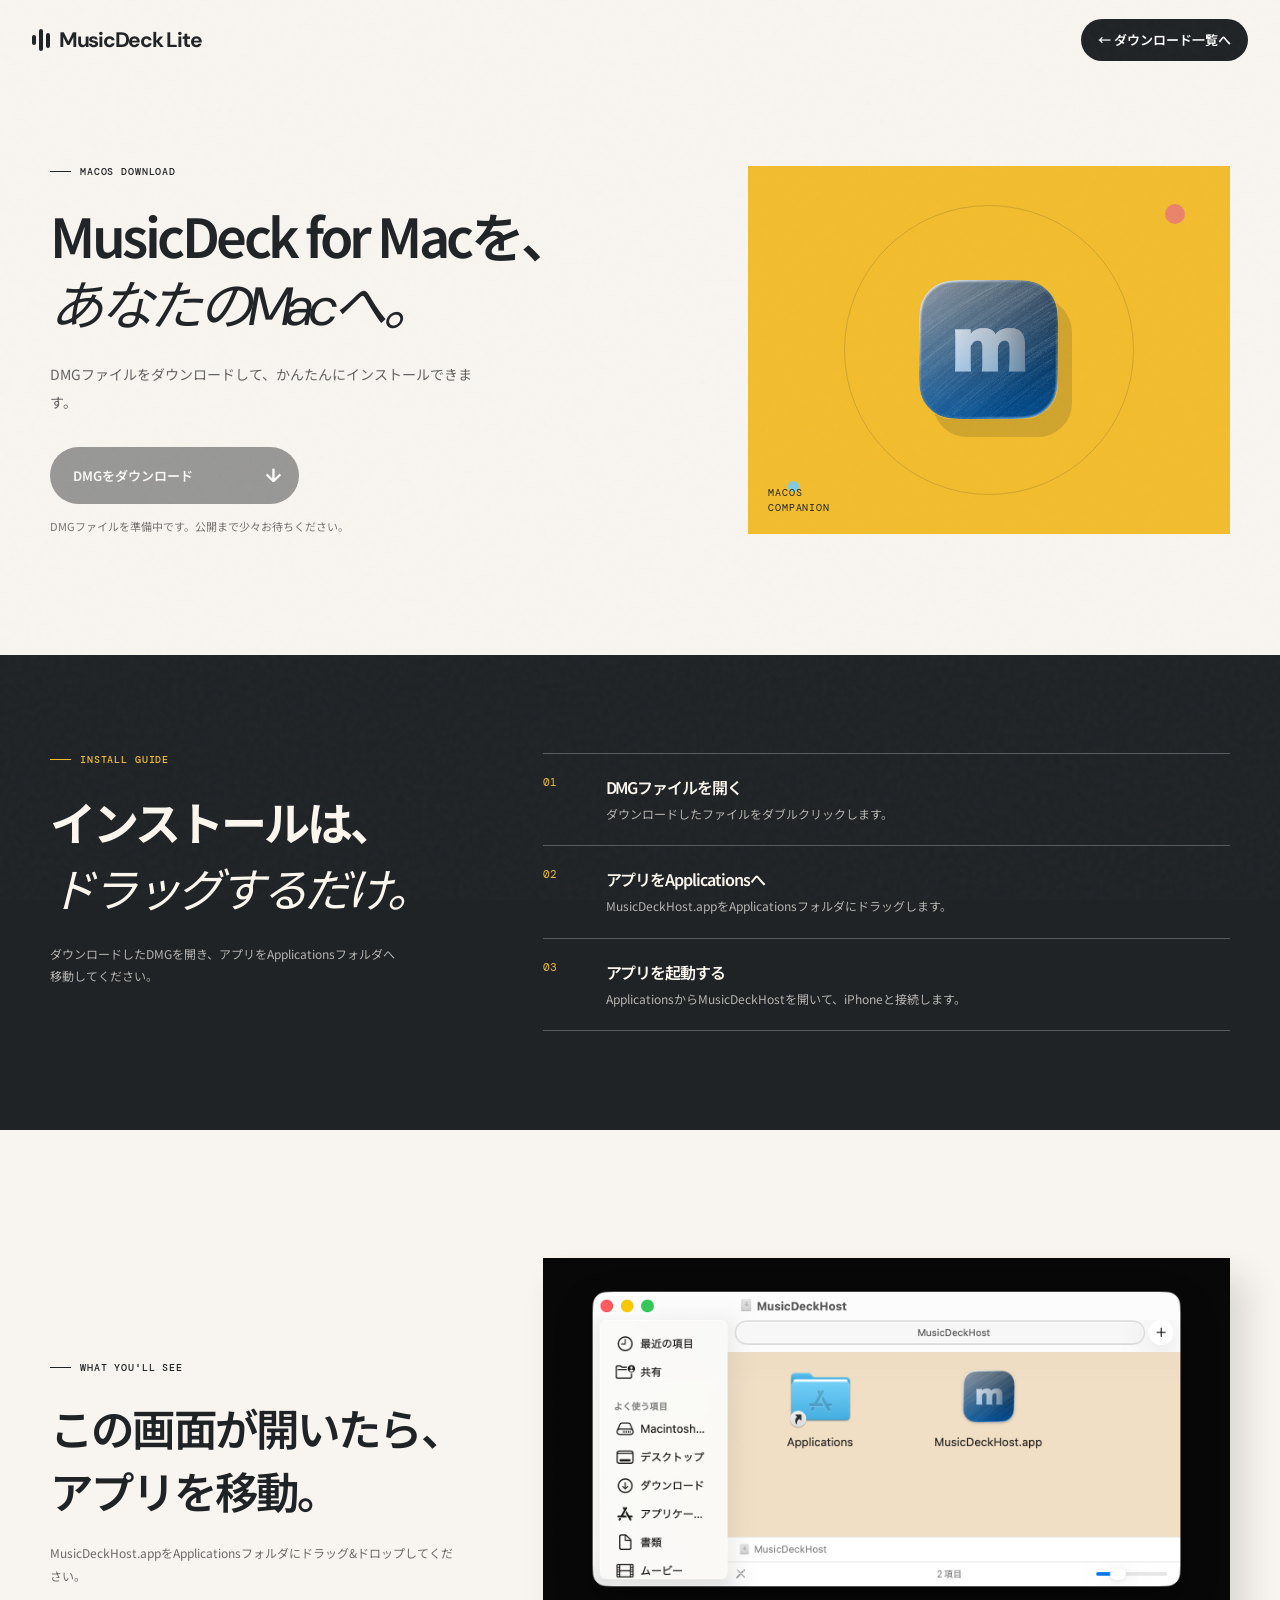
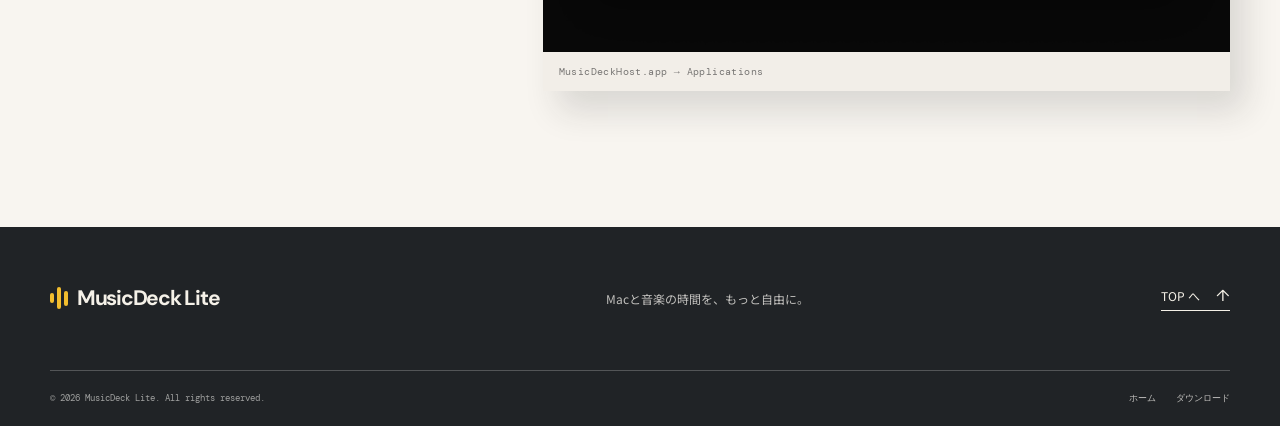
==== mac-download.html @ faf38fe3 "Add macOS download page and DMG file instructions - Created a new README.md in the downloads directo" ====
<!doctype html>
<html lang="ja">
  <head>
    <meta charset="UTF-8" />
    <meta name="viewport" content="width=device-width, initial-scale=1.0" />
    <meta name="description" content="MusicDeck for Mac のDMGファイルをダウンロードして、Macにインストールできます。" />
    <meta name="theme-color" content="#f7f4f0" />
    <title>MusicDeck for Mac をダウンロード | MusicDeck Lite</title>
    <link rel="preconnect" href="https://fonts.googleapis.com" />
    <link rel="preconnect" href="https://fonts.gstatic.com" crossorigin />
    <link href="https://fonts.googleapis.com/css2?family=DM+Mono:wght@400;500&family=DM+Sans:opsz,wght@9..40,400;9..40,500;9..40,600;9..40,700&family=Noto+Sans+JP:wght@400;500;600;700&display=swap" rel="stylesheet" />
    <link rel="stylesheet" href="styles.css" />
  </head>
  <body class="mac-download-page">
    <div class="noise" aria-hidden="true"></div>
    <header class="site-header">
      <a class="brand" href="index.html" aria-label="MusicDeck Lite ホーム">
        <span class="brand-mark" aria-hidden="true"><i></i><i></i><i></i></span>
        <span>MusicDeck Lite</span>
      </a>
      <a class="header-download mac-page-back" href="index.html#download">← ダウンロード一覧へ</a>
    </header>

    <main id="top">
      <section class="mac-download-hero section-wrap">
        <div class="mac-download-copy">
          <p class="eyebrow"><span></span> MACOS DOWNLOAD</p>
          <h1>MusicDeck for Macを、<br /><em>あなたのMacへ。</em></h1>
          <p>DMGファイルをダウンロードして、かんたんにインストールできます。</p>
          <a class="dmg-download-button" href="downloads/MusicDeckHost.dmg" download data-dmg-download aria-disabled="true">
            <span>DMGをダウンロード</span><b>↓</b>
          </a>
          <p class="dmg-status" data-dmg-status aria-live="polite">DMGファイルを確認しています…</p>
        </div>
        <div class="mac-download-art" aria-hidden="true">
          <div class="mac-download-sun"></div>
          <img src="assets/musicdeck-for-mac-icon.png" alt="" />
          <span>MACOS<br />COMPANION</span>
        </div>
      </section>

      <section class="install-guide">
        <div class="section-wrap">
          <div class="install-guide-heading">
            <p class="eyebrow eyebrow-light"><span></span> INSTALL GUIDE</p>
            <h2>インストールは、<br /><em>ドラッグするだけ。</em></h2>
            <p>ダウンロードしたDMGを開き、アプリをApplicationsフォルダへ移動してください。</p>
          </div>
          <ol class="install-steps">
            <li><span>01</span><div><h3>DMGファイルを開く</h3><p>ダウンロードしたファイルをダブルクリックします。</p></div></li>
            <li><span>02</span><div><h3>アプリをApplicationsへ</h3><p>MusicDeckHost.appをApplicationsフォルダにドラッグします。</p></div></li>
            <li><span>03</span><div><h3>アプリを起動する</h3><p>ApplicationsからMusicDeckHostを開いて、iPhoneと接続します。</p></div></li>
          </ol>
        </div>
      </section>

      <section class="dmg-example section-wrap">
        <div class="dmg-example-heading">
          <p class="eyebrow"><span></span> WHAT YOU'LL SEE</p>
          <h2>この画面が開いたら、<br />アプリを移動。</h2>
          <p>MusicDeckHost.appをApplicationsフォルダにドラッグ&amp;ドロップしてください。</p>
        </div>
        <figure>
          <img src="assets/musicdeckhost-dmg-installation.png" alt="MusicDeckHost.appをApplicationsフォルダにドラッグしてインストールするDMG画面の例" />
          <figcaption>MusicDeckHost.app → Applications</figcaption>
        </figure>
      </section>
    </main>

    <footer class="site-footer">
      <div class="footer-top section-wrap">
        <a class="brand brand-light" href="index.html"><span class="brand-mark" aria-hidden="true"><i></i><i></i><i></i></span><span>MusicDeck Lite</span></a>
        <p>Macと音楽の時間を、もっと自由に。</p>
        <a class="back-top" href="#top">TOP へ <span>↑</span></a>
      </div>
      <div class="footer-bottom section-wrap"><p>© <span id="year"></span> MusicDeck Lite. All rights reserved.</p><div><a href="index.html">ホーム</a><a href="index.html#download">ダウンロード</a></div></div>
    </footer>

    <script src="script.js"></script>
  </body>
</html>
---- styles.css ----
:root {
  --ink: #202326;
  --paper: #f8f5f0;
  --yellow: #f2bd2e;
  --blue: #82cce0;
  --coral: #ea846b;
  --cream: #f7e8cf;
  --line: rgba(32, 35, 38, 0.16);
  --sans: "DM Sans", "Noto Sans JP", sans-serif;
  --jp: "Noto Sans JP", "DM Sans", sans-serif;
  --mono: "DM Mono", monospace;
}

* { box-sizing: border-box; }
html { scroll-behavior: smooth; }
body { margin: 0; color: var(--ink); background: var(--paper); font-family: var(--sans); overflow-x: hidden; }
a { color: inherit; text-decoration: none; }
button { font: inherit; }
.noise { pointer-events: none; position: fixed; z-index: 10; inset: 0; opacity: .035; background-image: url("data:image/svg+xml,%3Csvg viewBox='0 0 180 180' xmlns='http://www.w3.org/2000/svg'%3E%3Cfilter id='n'%3E%3CfeTurbulence type='fractalNoise' baseFrequency='.8' numOctaves='4' stitchTiles='stitch'/%3E%3C/filter%3E%3Crect width='100%25' height='100%25' filter='url(%23n)' opacity='.7'/%3E%3C/svg%3E"); }
.section-wrap { width: min(1180px, calc(100% - 64px)); margin-inline: auto; }

.site-header { height: 80px; display: flex; width: min(1280px, calc(100% - 64px)); margin: auto; align-items: center; justify-content: space-between; }
.brand { display: inline-flex; align-items: center; gap: 9px; font-size: 21px; font-weight: 700; letter-spacing: -.06em; }
.brand-mark { height: 23px; display: inline-flex; gap: 3px; align-items: center; }
.brand-mark i { display: block; width: 4px; background: var(--ink); border-radius: 3px; }
.brand-mark i:nth-child(1) { height: 10px; }.brand-mark i:nth-child(2) { height: 22px; }.brand-mark i:nth-child(3) { height: 15px; }
.desktop-nav { display: flex; gap: 34px; margin-left: 118px; font-family: var(--jp); font-size: 13px; font-weight: 500; }
.desktop-nav a { transition: opacity .2s; }.desktop-nav a:hover { opacity: .5; }
.header-download { font-family: var(--jp); font-size: 13px; font-weight: 600; background: var(--ink); color: white; border-radius: 99px; padding: 11px 15px 12px 19px; }.header-download span { margin-left: 10px; font-size: 16px; }
.menu-button, .mobile-nav { display: none; }

.hero { min-height: 645px; display: grid; grid-template-columns: .88fr 1.12fr; align-items: center; padding: 68px 0 86px; gap: 20px; }
.eyebrow { margin: 0 0 23px; display: flex; gap: 9px; align-items: center; font-family: var(--mono); letter-spacing: .085em; font-size: 10px; font-weight: 500; }.eyebrow span { width: 21px; height: 1px; background: currentColor; }
h1, h2, h3, p { margin-top: 0; } h1, h2, h3 { letter-spacing: -.065em; }
h1 { margin-bottom: 22px; font-family: var(--jp); font-size: clamp(48px, 4.2vw, 62px); font-weight: 600; line-height: 1.25; } h1 em, h2 em, .download-card h3 em { font-family: var(--sans); font-weight: 400; font-style: italic; letter-spacing: -.08em; }
.hero-lead { margin-bottom: 33px; color: #646363; font-family: var(--jp); font-size: 14px; line-height: 2; }.hero-actions { display: flex; align-items: center; gap: 27px; }.button { display: inline-flex; align-items: center; gap: 28px; padding: 15px 18px 15px 22px; border-radius: 99px; font-family: var(--jp); font-size: 13px; font-weight: 600; }.button-dark { background: var(--ink); color: white; }.button span { font-size: 18px; }.text-link { border-bottom: 1px solid var(--ink); font-family: var(--jp); font-size: 13px; padding-bottom: 5px; }.text-link span { margin-left: 12px; font-family: var(--sans); font-size: 16px; }

.device-stage { position: relative; height: 492px; min-width: 540px; }.stage-sun { position: absolute; z-index: -1; width: 352px; height: 352px; left: 84px; top: 6px; border-radius: 50%; background: var(--yellow); }.stage-caption { position: absolute; left: 13px; bottom: 17px; margin: 0; font-family: var(--mono); font-size: 10px; line-height: 1.35; letter-spacing: .09em; }.floating-note { position: absolute; font-size: 27px; }.note-one { top: 42px; right: 49px; }.note-two { bottom: 38px; right: 16px; font-size: 20px; }
.laptop { position: absolute; left: 4px; top: 91px; width: 503px; filter: drop-shadow(12px 19px 13px rgba(38, 34, 27, .17)); }.laptop-screen { height: 299px; overflow: hidden; border: 8px solid #272a2e; border-bottom: 7px solid #272a2e; border-radius: 13px 13px 3px 3px; background: #fbf8f1; }.laptop-base { height: 13px; margin: 0 -25px; border-radius: 2px 2px 15px 15px; background: #404044; }.laptop-base::after { content: ""; display: block; width: 89px; height: 4px; margin: auto; background: #25262a; border-radius: 0 0 5px 5px; }
.app-topbar { height: 23px; display: flex; gap: 4px; padding: 6px 8px; align-items: center; background: #e7e5df; font-size: 7px; }.app-topbar b { margin-left: 45%; font-size: 7px; letter-spacing: -.04em; }.app-topbar small { margin-left: auto; font-size: 14px; line-height: 5px; }.dot { width: 6px; height: 6px; border-radius: 50%; }.red { background: #eb6e62; }.yellow { background: #e8bd42; }.green { background: #70c378; }
.app-layout { height: calc(100% - 23px); display: grid; grid-template-columns: 36px 1fr 140px; }.app-sidebar { display: flex; flex-direction: column; align-items: center; gap: 15px; padding: 11px 0; color: #a3a3a1; border-right: 1px solid #e2e0dc; font-size: 12px; }.side-brand { padding-bottom: 8px; color: var(--ink); font-size: 7px; font-weight: 700; }.side-active { color: var(--ink); }.app-main { padding: 15px 24px; text-align: center; }.tiny-label { margin-bottom: 7px; color: #93918d; font-family: var(--mono); font-size: 6px; letter-spacing: .14em; }.album-cover { display: grid; place-items: center; overflow: hidden; position: relative; background: linear-gradient(135deg, #d85d55 0%, #eec75d 45%, #609d94 46%, #184449 100%); }.album-cover::before, .album-cover::after { content: ""; position: absolute; border-radius: 50%; border: 1px solid rgba(255, 255, 255, .65); }.album-cover::before { width: 128%; height: 128%; }.album-cover::after { width: 52%; height: 52%; border-width: 8px; }.album-cover span { z-index: 1; color: white; font-family: Georgia, serif; font-size: 54px; font-style: italic; }.album-large { width: 124px; height: 124px; margin: auto; }.app-main h3 { margin: 8px 0 1px; font-size: 12px; }.artist { color: #8e8d89; font-size: 8px; }.progress, .phone-progress { height: 2px; position: relative; background: #d9d7d2; }.progress i, .phone-progress i { display: block; height: 100%; width: 43%; background: var(--ink); }.player-controls { display: flex; justify-content: space-between; align-items: center; margin-top: 11px; font-size: 10px; }.player-controls strong { display: grid; place-items: center; width: 21px; height: 21px; background: var(--ink); border-radius: 50%; color: white; font-size: 8px; }.player-controls b { font-size: 9px; }.player-controls span { color: #8b8a86; font-size: 9px; }
.queue-panel { padding: 17px 11px; background: #f0eee8; }.queue-song { display: flex; align-items: center; gap: 6px; margin-bottom: 12px; }.queue-song p { flex: 1; margin: 0; font-size: 7px; font-weight: 600; letter-spacing: -.04em; }.queue-song p small { display: block; color: #a7a5a1; font-size: 6px; font-weight: 400; }.queue-song b { color: #92918e; font-size: 7px; letter-spacing: -1px; }.mini-cover { display: inline-block; width: 25px; height: 25px; }.c1 { background: #d98c68; }.c2 { background: #7fb5c2; }.c3 { background: #6b8170; }.playing p { color: #cf725b; }
.phone { position: absolute; z-index: 2; right: 36px; top: 32px; width: 183px; height: 379px; padding: 7px; border-radius: 28px; background: #282a2c; box-shadow: 13px 17px 19px rgba(44, 37, 24, .2); transform: rotate(4deg); }.phone-screen { position: relative; height: 100%; padding: 16px 14px 13px; overflow: hidden; border-radius: 22px; background: #f9f6ef; }.phone-island { position: absolute; width: 62px; height: 15px; left: 50%; top: 6px; transform: translateX(-50%); border-radius: 15px; background: #282a2c; }.phone-head { display: flex; justify-content: space-between; margin: 3px 2px 22px; font-size: 7px; }.phone-head b { font-size: 14px; line-height: 5px; }.album-phone { width: 142px; height: 142px; }.album-phone span { font-size: 62px; }.phone-track { position: relative; margin-top: 19px; }.phone-track h3 { margin-bottom: 3px; font-size: 14px; }.phone-track p { margin: 0; color: #8e8c88; font-size: 8px; }.phone-track span { position: absolute; right: 0; top: 6px; font-size: 16px; }.phone-progress { margin-top: 20px; }.phone-times { display: flex; justify-content: space-between; color: #93918d; margin-top: 5px; font-size: 6px; }.phone-controls { display: flex; align-items: center; justify-content: space-between; margin-top: 17px; }.phone-controls strong { display: grid; place-items: center; width: 34px; height: 34px; border-radius: 50%; color: white; background: var(--ink); font-size: 11px; }.phone-controls b { font-size: 13px; }.phone-controls span { color: #95938f; font-size: 10px; }.phone-tabs { position: absolute; left: 14px; right: 14px; bottom: 12px; display: flex; justify-content: space-between; padding-top: 9px; border-top: 1px solid #e2dfd9; color: #9e9d99; font-size: 13px; }.phone-tabs .tab-on { color: var(--ink); }

/* The hero uses the supplied MusicDeckLite product screenshots, without recreating
   or altering the app interface in CSS. */
.actual-stage { height: 500px; }.actual-stage .stage-sun { left: 118px; top: 8px; width: 355px; height: 355px; }.screenshot-frame { position: absolute; z-index: 1; margin: 0; overflow: hidden; background: #111a2d; box-shadow: 14px 20px 25px rgba(28, 31, 38, .2); }.screenshot-frame img { display: block; width: 100%; height: auto; }.screenshot-frame figcaption { position: absolute; right: 11px; bottom: 8px; margin: 0; padding: 4px 6px; border-radius: 2px; color: white; background: rgba(9, 15, 27, .72); font-family: var(--mono); font-size: 7px; letter-spacing: .12em; }.landscape-frame { top: 119px; left: 0; width: 449px; border: 7px solid #1d2638; border-radius: 15px; transform: rotate(-3deg); }.landscape-frame img { border-radius: 8px; }.portrait-frame { top: 18px; right: 3px; width: 181px; border: 7px solid #111827; border-radius: 29px; transform: rotate(4deg); }.portrait-frame img { border-radius: 21px; }.actual-stage .stage-caption { z-index: 2; left: 14px; bottom: 12px; color: var(--ink); }

.marquee { overflow: hidden; padding: 20px 0 22px; border-block: 1px solid var(--line); background: #f2eee8; }.marquee-track { display: flex; width: max-content; animation: marquee 27s linear infinite; }.marquee span { display: inline-flex; align-items: center; white-space: nowrap; margin-right: 49px; font-size: 19px; font-weight: 600; letter-spacing: -.05em; }.marquee b { margin-left: 49px; color: var(--coral); font-size: 17px; } @keyframes marquee { to { transform: translateX(-40%); } }

.features { padding-top: 130px; padding-bottom: 141px; }.section-heading { display: flex; align-items: flex-end; justify-content: space-between; margin-bottom: 57px; }.section-heading h2, .tips h2, .download h2 { margin: 0; font-family: var(--jp); font-size: clamp(31px, 3.5vw, 48px); font-weight: 600; line-height: 1.45; }.section-heading .eyebrow { margin-bottom: 10px; }.feature-grid { display: grid; grid-template-columns: repeat(3, 1fr); gap: 17px; }.feature-card { min-height: 380px; position: relative; padding: 22px 24px 24px; display: flex; flex-direction: column; overflow: hidden; border-radius: 4px; }.card-yellow { background: var(--yellow); }.card-blue { background: var(--blue); }.card-coral { background: var(--coral); }.card-number { font-family: var(--mono); font-size: 11px; }.feature-icon { display: grid; place-items: center; height: 161px; margin: 0 auto 14px; }.feature-card h3 { margin-bottom: 10px; font-family: var(--jp); font-size: 23px; font-weight: 600; line-height: 1.48; }.feature-card > p:last-child { margin: 0; font-family: var(--jp); font-size: 12px; line-height: 1.9; }.icon-library { width: 158px; position: relative; align-items: end; gap: 10px; grid-template-columns: repeat(3, 1fr); }.icon-library i { width: 43px; display: block; background: #f8f1dd; box-shadow: 4px 3px 0 #bd8728; transform: skewY(-8deg); }.icon-library i:nth-child(1) { height: 107px; }.icon-library i:nth-child(2) { height: 143px; background: #4a6e76; }.icon-library i:nth-child(3) { height: 83px; background: #e86f56; }.icon-heart { font-size: 137px; font-family: Arial, sans-serif; line-height: 1; }.icon-devices { width: 184px; position: relative; }.icon-devices span { display: block; width: 130px; height: 89px; border: 7px solid var(--ink); border-radius: 6px; background: #f9d28c; }.icon-devices i { position: absolute; bottom: 16px; right: 10px; width: 54px; height: 94px; border: 6px solid var(--ink); border-radius: 9px; background: #f6e1cf; }

.how-to { color: #fbf7ef; background: var(--ink); }.how-inner { display: grid; grid-template-columns: .86fr 1.14fr; gap: 70px; padding-top: 118px; padding-bottom: 106px; }.eyebrow-light { color: var(--yellow); }.how-copy h2 { margin-bottom: 22px; font-family: var(--jp); font-size: clamp(32px, 3.7vw, 52px); line-height: 1.45; }.how-copy p:last-child { color: #b4b3b0; font-family: var(--jp); font-size: 13px; line-height: 1.9; }.steps { list-style: none; margin: 0; padding: 0; border-top: 1px solid #595b5d; }.steps li { display: grid; grid-template-columns: 55px 1fr 22px; gap: 7px; padding: 25px 0 22px; border-bottom: 1px solid #595b5d; }.step-count { color: var(--yellow); font-family: var(--mono); font-size: 11px; }.steps h3 { margin-bottom: 7px; font-family: var(--jp); font-size: 17px; font-weight: 600; }.steps p { margin-bottom: 0; color: #b5b4b0; font-family: var(--jp); font-size: 12px; line-height: 1.7; }.step-arrow { align-self: center; color: var(--yellow); font-size: 22px; }

.tips { display: grid; grid-template-columns: 1fr 1fr; gap: 107px; align-items: center; padding-top: 136px; padding-bottom: 136px; }.tips-visual { height: 375px; position: relative; overflow: hidden; background: var(--blue); }.record { position: absolute; left: 50%; top: 50%; width: 255px; height: 255px; transform: translate(-50%, -50%); display: grid; place-items: center; border-radius: 50%; background: repeating-radial-gradient(circle, #272b2d 0 2px, #202325 3px 6px); }.record::before { content: ""; width: 71px; height: 71px; border-radius: 50%; background: var(--coral); border: 2px solid #fbdaa9; }.record i { position: absolute; width: 32px; height: 32px; border-radius: 50%; background: var(--yellow); }.record b { position: absolute; font-family: var(--mono); font-size: 8px; }.tonearm { position: absolute; top: 53px; right: 64px; width: 120px; height: 13px; transform: rotate(45deg); transform-origin: right center; border-radius: 8px; background: #e6e2d7; }.tonearm::before { content: ""; position: absolute; right: -11px; top: -10px; width: 30px; height: 30px; border-radius: 50%; background: #e6e2d7; }.tonearm i { position: absolute; left: -3px; bottom: -8px; width: 16px; height: 25px; background: #2e3032; }.visual-label { position: absolute; bottom: 19px; left: 20px; font-family: var(--mono); font-size: 10px; line-height: 1.4; letter-spacing: .1em; }.tips-copy .eyebrow { margin-bottom: 21px; }.tips-copy h2 { margin-bottom: 30px; }.tip-list { border-top: 1px solid var(--line); }.tip-list details { border-bottom: 1px solid var(--line); }.tip-list summary { cursor: pointer; list-style: none; padding: 17px 0; font-family: var(--jp); font-size: 13px; font-weight: 600; }.tip-list summary::-webkit-details-marker { display: none; }.tip-list summary span { display: inline-block; margin-right: 12px; font-family: var(--sans); font-size: 20px; vertical-align: -1px; }.tip-list details[open] summary span { transform: rotate(45deg); }.tip-list details p { max-width: 360px; margin: -2px 0 17px 32px; color: #6e6e6d; font-family: var(--jp); font-size: 12px; line-height: 1.85; }

.download { padding-top: 112px; padding-bottom: 122px; }.download-heading { text-align: center; }.download-heading .eyebrow { justify-content: center; margin-bottom: 18px; }.download-heading h2 { font-size: clamp(35px, 4vw, 54px); }.download-heading > p:last-child { margin-top: 13px; margin-bottom: 36px; color: #777573; font-family: var(--jp); font-size: 13px; }.download-cards { display: grid; grid-template-columns: repeat(2, 1fr); gap: 17px; }.download-card { display: flex; min-height: 286px; flex-direction: column; justify-content: space-between; padding: 25px 28px; border-radius: 4px; transition: opacity .25s, transform .25s; }.mac-card { background: #dde0dc; }.iphone-card { background: var(--cream); }.download-card-top { display: flex; justify-content: space-between; align-items: flex-start; }.app-icon { display: block; width: 48px; height: 48px; border-radius: 14px; box-shadow: 0 5px 12px rgba(32, 35, 38, .14); object-fit: cover; }.available { padding-top: 4px; font-family: var(--mono); font-size: 10px; letter-spacing: .05em; }.download-card h3 { margin: 9px 0; font-size: 30px; font-weight: 600; line-height: 1.08; }.download-card h3 em { font-size: 29px; }.download-card p { margin: 0; font-family: var(--jp); font-size: 12px; }.store-button { display: flex; justify-content: space-between; align-items: center; padding-bottom: 9px; border-bottom: 1px solid var(--ink); font-family: var(--jp); font-size: 12px; font-weight: 600; }.store-button span { font-family: var(--sans); font-size: 20px; }.download-note { margin: 22px 0 0; text-align: center; color: #777573; font-family: var(--jp); font-size: 11px; }

.site-footer { color: #f5f1e8; background: var(--ink); }.footer-top { display: grid; grid-template-columns: 1fr 1fr auto; gap: 20px; align-items: center; min-height: 143px; }.brand-light .brand-mark i { background: var(--yellow); }.footer-top > p { margin: 0; color: #c1c0bd; font-family: var(--jp); font-size: 12px; }.back-top { padding-bottom: 4px; border-bottom: 1px solid #f5f1e8; font-family: var(--jp); font-size: 12px; }.back-top span { margin-left: 13px; font-family: var(--sans); font-size: 16px; }.footer-bottom { display: flex; justify-content: space-between; padding-top: 21px; padding-bottom: 21px; border-top: 1px solid #535557; color: #9fa09f; font-family: var(--mono); font-size: 9px; }.footer-bottom p { margin: 0; }.footer-bottom div { display: flex; gap: 20px; }.footer-bottom a { color: #c1c0bd; }

.reveal { opacity: 0; transform: translateY(18px); transition: opacity .65s ease, transform .65s ease; }.reveal.in-view { opacity: 1; transform: translateY(0); }.feature-card:nth-child(2), .steps li:nth-child(2), .download-card:nth-child(2) { transition-delay: .1s; }.feature-card:nth-child(3), .steps li:nth-child(3) { transition-delay: .18s; }

@media (max-width: 860px) { .desktop-nav, .header-download { display: none; }.menu-button { display: flex; width: 35px; height: 30px; flex-direction: column; justify-content: center; gap: 6px; padding: 0; border: 0; background: transparent; }.menu-button span { width: 27px; height: 1.5px; background: var(--ink); transition: .2s; }.menu-button[aria-expanded="true"] span:first-child { transform: translateY(3.5px) rotate(45deg); }.menu-button[aria-expanded="true"] span:last-child { transform: translateY(-4px) rotate(-45deg); }.mobile-nav { position: absolute; z-index: 8; top: 70px; left: 16px; right: 16px; flex-direction: column; padding: 13px 19px; border: 1px solid var(--line); border-radius: 5px; background: var(--paper); box-shadow: 0 12px 20px rgba(0,0,0,.08); }.mobile-nav:not([hidden]) { display: flex; }.mobile-nav a { padding: 11px 0; border-bottom: 1px solid var(--line); font-family: var(--jp); font-size: 13px; }.mobile-nav a:last-child { border: 0; }.hero { min-height: auto; grid-template-columns: 1fr; padding-top: 55px; gap: 26px; }.device-stage { margin: auto; transform: scale(.88); transform-origin: top center; height: 440px; margin-bottom: -25px; }.device-stage.reveal.in-view { transform: scale(.88); }.feature-grid { gap: 12px; }.feature-card { padding: 19px; }.feature-card h3 { font-size: 19px; }.feature-card > p:last-child { font-size: 11px; }.how-inner { grid-template-columns: 1fr; gap: 42px; }.tips { grid-template-columns: .94fr 1.06fr; gap: 37px; }.tips-visual { height: 320px; }.record { transform: translate(-50%, -50%) scale(.82); }.tonearm { right: 24px; }.download-card { padding: 23px; }.site-header { height: 70px; }.footer-top { grid-template-columns: 1fr auto; }.footer-top > p { display: none; } }
@media (max-width: 610px) { .section-wrap, .site-header { width: min(100% - 40px, 520px); }.hero { padding-top: 42px; padding-bottom: 29px; }.hero h1 { font-size: 40px; }.hero h1 em { display: inline-block; font-size: min(34px, 8.5vw); white-space: nowrap; }.hero-lead { font-size: 13px; }.device-stage { left: 50%; margin-left: -270px; transform: scale(.72); transform-origin: top left; height: 359px; margin-bottom: -13px; }.device-stage.reveal.in-view { transform: scale(.72); }.actual-stage { margin-left: -195px; }.actual-stage .landscape-frame { left: 9px; }.actual-stage .stage-caption { display: none; }.stage-caption { left: 28px; }.marquee { padding: 16px 0; }.marquee span { font-size: 16px; }.features { padding-top: 76px; padding-bottom: 79px; }.section-heading { display: block; margin-bottom: 35px; }.section-heading .eyebrow { margin-bottom: 17px; }.section-heading h2, .tips h2 { font-size: 30px; }.feature-grid { grid-template-columns: 1fr; }.feature-card { min-height: 285px; }.feature-icon { position: absolute; right: 19px; top: 38px; transform: scale(.7); transform-origin: top right; }.feature-card h3 { margin-top: 105px; font-size: 22px; }.feature-card > p:last-child { font-size: 12px; max-width: 90%; }.how-inner { padding-top: 74px; padding-bottom: 71px; }.how-copy h2 { font-size: 33px; }.steps li { grid-template-columns: 40px 1fr 17px; }.steps h3 { font-size: 15px; }.steps p { font-size: 11px; }.tips { display: flex; flex-direction: column-reverse; gap: 45px; padding-top: 77px; padding-bottom: 78px; }.tips-copy { width: 100%; }.tips-visual { width: 100%; height: 330px; }.download { padding-top: 77px; padding-bottom: 79px; }.download-heading h2 { font-size: 36px; }.download-cards { grid-template-columns: 1fr; }.download-card { min-height: 252px; }.footer-top { min-height: 111px; }.footer-bottom { align-items: flex-start; flex-direction: column; gap: 12px; }.footer-bottom div { gap: 15px; }.reveal { transform: translateY(10px); } }
@media (prefers-reduced-motion: reduce) { html { scroll-behavior: auto; }.marquee-track { animation: none; }.reveal { opacity: 1; transform: none; transition: none; } }

/* macOS DMG download page */
.mac-download-hero { min-height: 575px; display: grid; grid-template-columns: 1fr .78fr; gap: 80px; align-items: center; padding-top: 58px; padding-bottom: 94px; }.mac-download-copy > p:not(.eyebrow):not(.dmg-status) { max-width: 440px; margin-bottom: 31px; color: #646363; font-family: var(--jp); font-size: 14px; line-height: 2; }.mac-download-copy h1 { margin-bottom: 19px; font-size: clamp(42px, 4.2vw, 59px); }.mac-download-art { position: relative; display: grid; height: 368px; place-items: center; overflow: hidden; background: var(--yellow); }.mac-download-sun { position: absolute; width: 290px; height: 290px; border: 1px solid rgba(32, 35, 38, .16); border-radius: 50%; }.mac-download-art::before, .mac-download-art::after { content: ""; position: absolute; width: 20px; height: 20px; border-radius: 50%; background: var(--coral); }.mac-download-art::before { top: 38px; right: 45px; }.mac-download-art::after { bottom: 42px; left: 40px; width: 11px; height: 11px; background: var(--blue); }.mac-download-art img { z-index: 1; width: 139px; height: 139px; border-radius: 34px; box-shadow: 14px 18px 0 rgba(32, 35, 38, .16); object-fit: cover; }.mac-download-art span { position: absolute; z-index: 1; bottom: 19px; left: 20px; font-family: var(--mono); font-size: 10px; line-height: 1.5; letter-spacing: .09em; }.dmg-download-button { display: inline-flex; min-width: 249px; align-items: center; justify-content: space-between; padding: 16px 17px 16px 23px; border-radius: 99px; color: white; background: var(--ink); font-family: var(--jp); font-size: 13px; font-weight: 600; transition: transform .2s, opacity .2s; }.dmg-download-button:hover { transform: translateY(-2px); }.dmg-download-button b { font-family: var(--sans); font-size: 19px; }.dmg-download-button.is-unavailable { cursor: not-allowed; opacity: .44; }.dmg-download-button.is-unavailable:hover { transform: none; }.dmg-status { margin: 14px 0 0; color: #777573; font-family: var(--jp); font-size: 11px; }.install-guide { color: #fbf7ef; background: var(--ink); }.install-guide > .section-wrap { display: grid; grid-template-columns: .75fr 1.25fr; gap: 80px; padding-top: 98px; padding-bottom: 99px; }.install-guide-heading h2 { margin: 0 0 18px; font-family: var(--jp); font-size: clamp(31px, 3.6vw, 48px); line-height: 1.43; letter-spacing: -.065em; }.install-guide-heading h2 em { font-family: var(--sans); font-weight: 400; font-style: italic; }.install-guide-heading > p:last-child { max-width: 355px; margin: 0; color: #b4b3b0; font-family: var(--jp); font-size: 12px; line-height: 1.85; }.install-steps { margin: 0; padding: 0; list-style: none; border-top: 1px solid #595b5d; }.install-steps li { display: grid; grid-template-columns: 55px 1fr; gap: 8px; padding: 21px 0; border-bottom: 1px solid #595b5d; }.install-steps > li > span { color: var(--yellow); font-family: var(--mono); font-size: 11px; }.install-steps h3 { margin: 0 0 5px; font-family: var(--jp); font-size: 16px; font-weight: 600; }.install-steps p { margin: 0; color: #b5b4b0; font-family: var(--jp); font-size: 12px; line-height: 1.7; }.dmg-example { display: grid; grid-template-columns: .75fr 1.25fr; gap: 80px; align-items: center; padding-top: 128px; padding-bottom: 136px; }.dmg-example-heading h2 { margin: 0 0 20px; font-family: var(--jp); font-size: clamp(30px, 3.4vw, 45px); font-weight: 600; line-height: 1.43; }.dmg-example-heading > p:last-child { margin: 0; color: #6c6a68; font-family: var(--jp); font-size: 12px; line-height: 1.9; }.dmg-example figure { margin: 0; overflow: hidden; background: #080808; box-shadow: 15px 20px 32px rgba(32, 35, 38, .14); }.dmg-example figure img { display: block; width: 100%; height: auto; }.dmg-example figcaption { padding: 13px 16px; color: #777573; background: #f2eee8; font-family: var(--mono); font-size: 10px; letter-spacing: .04em; }.mac-page-back { padding-inline: 17px; }

@media (max-width: 860px) { .mac-download-hero { gap: 40px; }.install-guide > .section-wrap, .dmg-example { gap: 45px; } }
@media (max-width: 610px) { .mac-download-hero { grid-template-columns: 1fr; gap: 45px; padding-top: 48px; padding-bottom: 76px; }.mac-download-copy h1 { font-size: 39px; }.mac-download-art { height: 290px; }.mac-download-art img { width: 112px; height: 112px; border-radius: 28px; }.mac-download-sun { width: 225px; height: 225px; }.dmg-download-button { width: 100%; }.install-guide > .section-wrap, .dmg-example { grid-template-columns: 1fr; gap: 37px; padding-top: 74px; padding-bottom: 76px; }.dmg-example { padding-top: 77px; padding-bottom: 80px; }.install-guide-heading h2, .dmg-example-heading h2 { font-size: 31px; }.install-steps li { grid-template-columns: 39px 1fr; }.mac-page-back { display: inline-flex; padding: 10px 13px 11px; font-size: 11px; } }
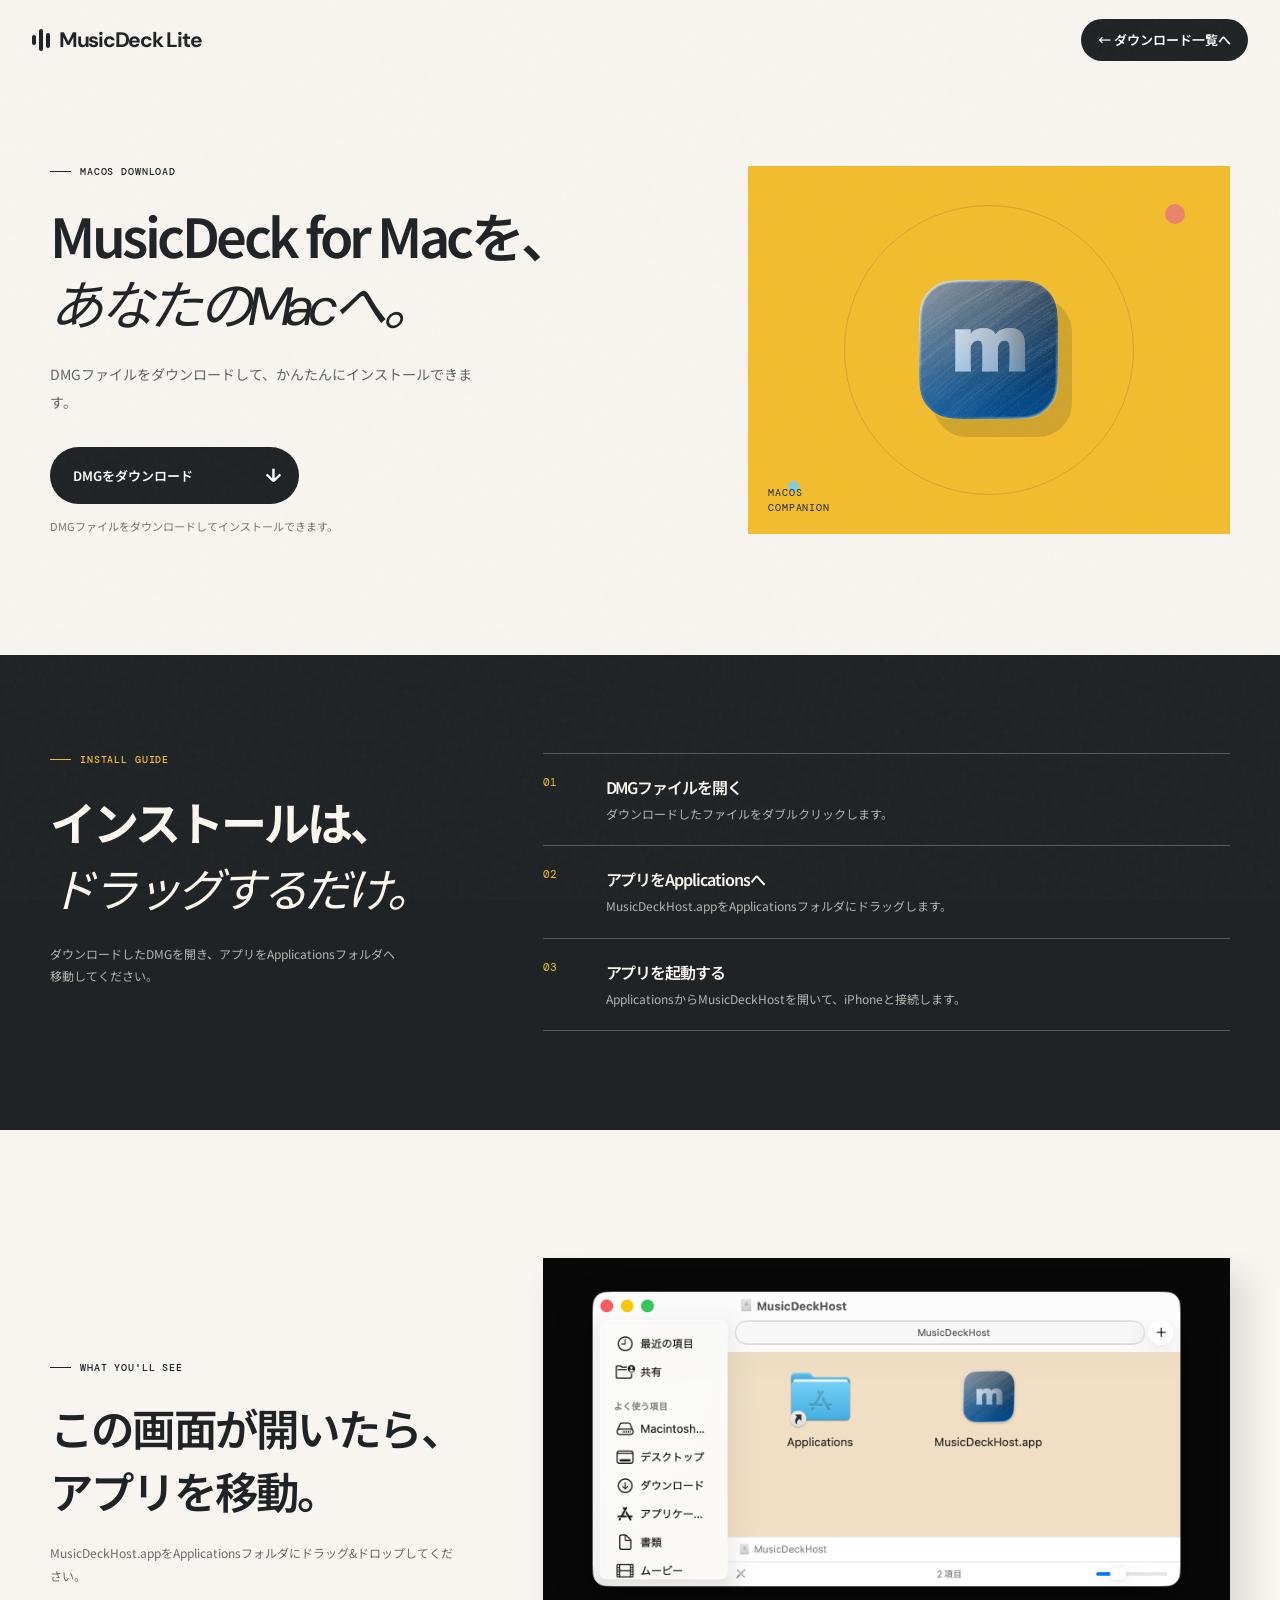
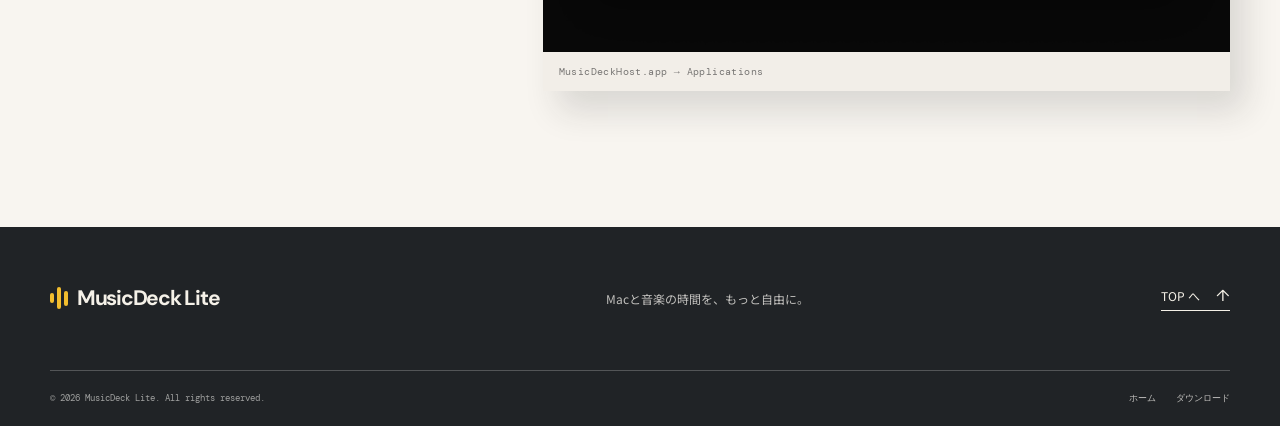
==== commit bd3bfbab: "Update DMG file references to MusicDeckHost5.dmg" ====
--- a/mac-download.html
+++ b/mac-download.html
@@ -27,7 +27,7 @@
           <p class="eyebrow"><span></span> MACOS DOWNLOAD</p>
           <h1>MusicDeck for Macを、<br /><em>あなたのMacへ。</em></h1>
           <p>DMGファイルをダウンロードして、かんたんにインストールできます。</p>
-          <a class="dmg-download-button" href="downloads/MusicDeckHost.dmg" download data-dmg-download aria-disabled="true">
+          <a class="dmg-download-button" href="downloads/MusicDeckHost5.dmg" download="MusicDeckHost5.dmg" data-dmg-download aria-disabled="true">
             <span>DMGをダウンロード</span><b>↓</b>
           </a>
           <p class="dmg-status" data-dmg-status aria-live="polite">DMGファイルを確認しています…</p>
